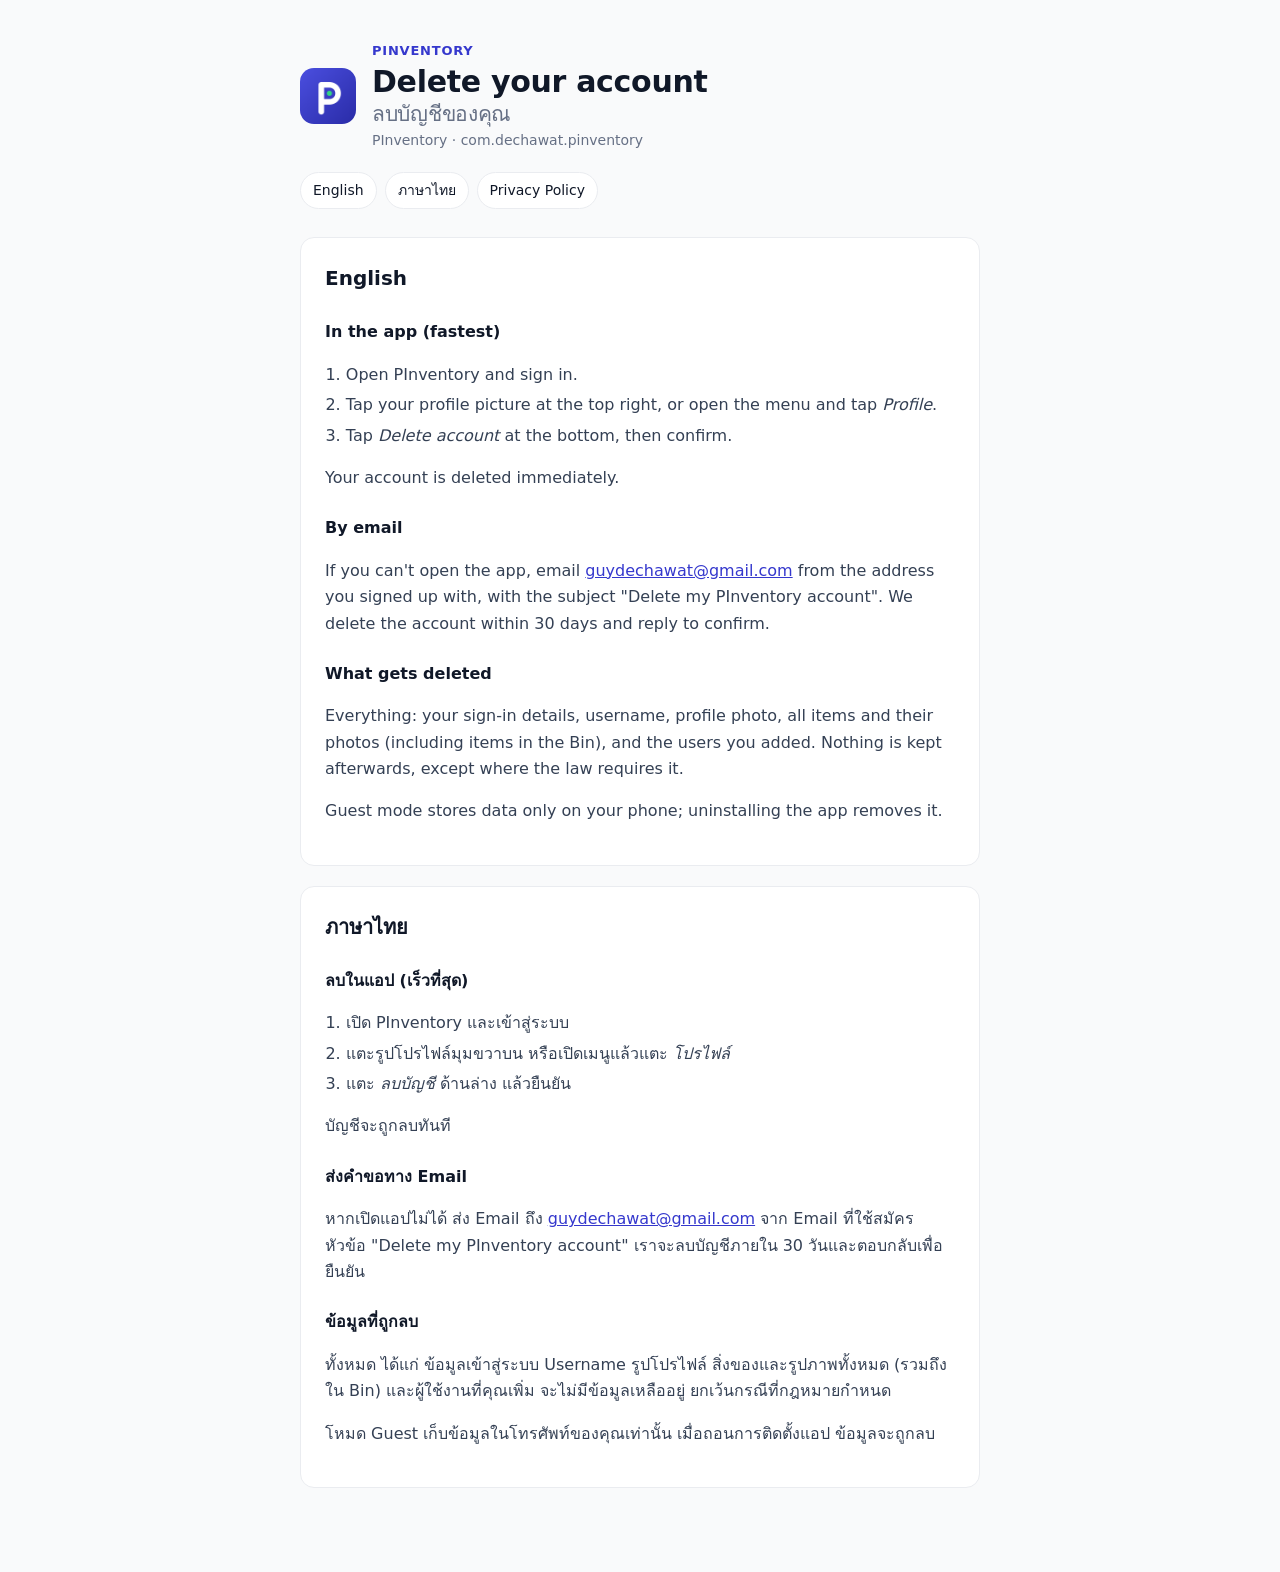
==== delete-account.html @ 32f001ba "PInventory privacy policy and account deletion pages" ====
<!doctype html>
<html lang="en">
<head>
<meta charset="utf-8">
<meta name="viewport" content="width=device-width, initial-scale=1">
<title>Delete Your PInventory Account</title>
<link rel="icon" href="icon.png">
<link rel="stylesheet" href="style.css">
</head>
<body>
<main>
  <header>
    <img src="icon.png" alt="" width="56" height="56">
    <div>
      <p class="eyebrow">PInventory</p>
      <h1>Delete your account <span lang="th">ลบบัญชีของคุณ</span></h1>
      <p class="meta">PInventory · com.dechawat.pinventory</p>
    </div>
  </header>

  <nav class="lang"><a href="#en">English</a><a href="#th" lang="th">ภาษาไทย</a><a href="privacy.html">Privacy Policy</a></nav>

  <section id="en">
    <h2>English</h2>
    <h3>In the app (fastest)</h3>
    <ol>
      <li>Open PInventory and sign in.</li>
      <li>Tap your profile picture at the top right, or open the menu and tap <em>Profile</em>.</li>
      <li>Tap <em>Delete account</em> at the bottom, then confirm.</li>
    </ol>
    <p>Your account is deleted immediately.</p>

    <h3>By email</h3>
    <p>If you can't open the app, email <a href="mailto:guydechawat@gmail.com?subject=Delete%20my%20PInventory%20account">guydechawat@gmail.com</a> from the address you signed up with, with the subject "Delete my PInventory account". We delete the account within 30 days and reply to confirm.</p>

    <h3>What gets deleted</h3>
    <p>Everything: your sign-in details, username, profile photo, all items and their photos (including items in the Bin), and the users you added. Nothing is kept afterwards, except where the law requires it.</p>
    <p>Guest mode stores data only on your phone; uninstalling the app removes it.</p>
  </section>

  <section id="th" lang="th">
    <h2>ภาษาไทย</h2>
    <h3>ลบในแอป (เร็วที่สุด)</h3>
    <ol>
      <li>เปิด PInventory และเข้าสู่ระบบ</li>
      <li>แตะรูปโปรไฟล์มุมขวาบน หรือเปิดเมนูแล้วแตะ <em>โปรไฟล์</em></li>
      <li>แตะ <em>ลบบัญชี</em> ด้านล่าง แล้วยืนยัน</li>
    </ol>
    <p>บัญชีจะถูกลบทันที</p>

    <h3>ส่งคำขอทาง Email</h3>
    <p>หากเปิดแอปไม่ได้ ส่ง Email ถึง <a href="mailto:guydechawat@gmail.com?subject=Delete%20my%20PInventory%20account">guydechawat@gmail.com</a> จาก Email ที่ใช้สมัคร หัวข้อ "Delete my PInventory account" เราจะลบบัญชีภายใน 30 วันและตอบกลับเพื่อยืนยัน</p>

    <h3>ข้อมูลที่ถูกลบ</h3>
    <p>ทั้งหมด ได้แก่ ข้อมูลเข้าสู่ระบบ Username รูปโปรไฟล์ สิ่งของและรูปภาพทั้งหมด (รวมถึงใน Bin) และผู้ใช้งานที่คุณเพิ่ม จะไม่มีข้อมูลเหลืออยู่ ยกเว้นกรณีที่กฎหมายกำหนด</p>
    <p>โหมด Guest เก็บข้อมูลในโทรศัพท์ของคุณเท่านั้น เมื่อถอนการติดตั้งแอป ข้อมูลจะถูกลบ</p>
  </section>
</main>
</body>
</html>
---- style.css ----
:root {
  --bg: #f9fafb; --surface: #ffffff; --ink: #101828; --body: #344054; --muted: #667085; --line: #eaecf0; --accent: #3538cd;
  color-scheme: light;
}
@media (prefers-color-scheme: dark) {
  :root { --bg: #0f1320; --surface: #171c2c; --ink: #eef1f8; --body: #c9cfdd; --muted: #a2abc0; --line: #2a3145; --accent: #9aa4ff; color-scheme: dark; }
}
* { box-sizing: border-box; }
body {
  margin: 0; background: var(--bg); color: var(--body);
  font-family: "IBM Plex Sans Thai", "Leelawadee UI", Tahoma, system-ui, sans-serif; font-size: 16px; line-height: 1.65;
}
main { max-width: 720px; margin: 0 auto; padding: 40px 20px 64px; }
header { display: flex; gap: 16px; align-items: center; margin-bottom: 20px; }
header img { border-radius: 14px; flex: 0 0 auto; }
.eyebrow { margin: 0; color: var(--accent); font-size: 13px; font-weight: 600; letter-spacing: .06em; text-transform: uppercase; }
h1 { margin: 2px 0; color: var(--ink); font-size: clamp(24px, 5vw, 30px); line-height: 1.25; letter-spacing: -.01em; }
h1 span { display: block; font-size: .7em; font-weight: 500; color: var(--muted); }
.meta { margin: 0; color: var(--muted); font-size: 14px; }
.lang { display: flex; flex-wrap: wrap; gap: 8px; margin: 0 0 28px; }
.lang a { padding: 6px 12px; border: 1px solid var(--line); border-radius: 999px; background: var(--surface); color: var(--ink); font-size: 14px; text-decoration: none; }
section { padding: 24px; margin-bottom: 20px; border: 1px solid var(--line); border-radius: 14px; background: var(--surface); }
h2 { margin: 0 0 12px; color: var(--ink); font-size: 20px; }
h3 { margin: 24px 0 6px; color: var(--ink); font-size: 16px; }
p, li { max-width: 65ch; }
ul, ol { padding-left: 1.3em; }
li { margin: 4px 0; }
a { color: var(--accent); }
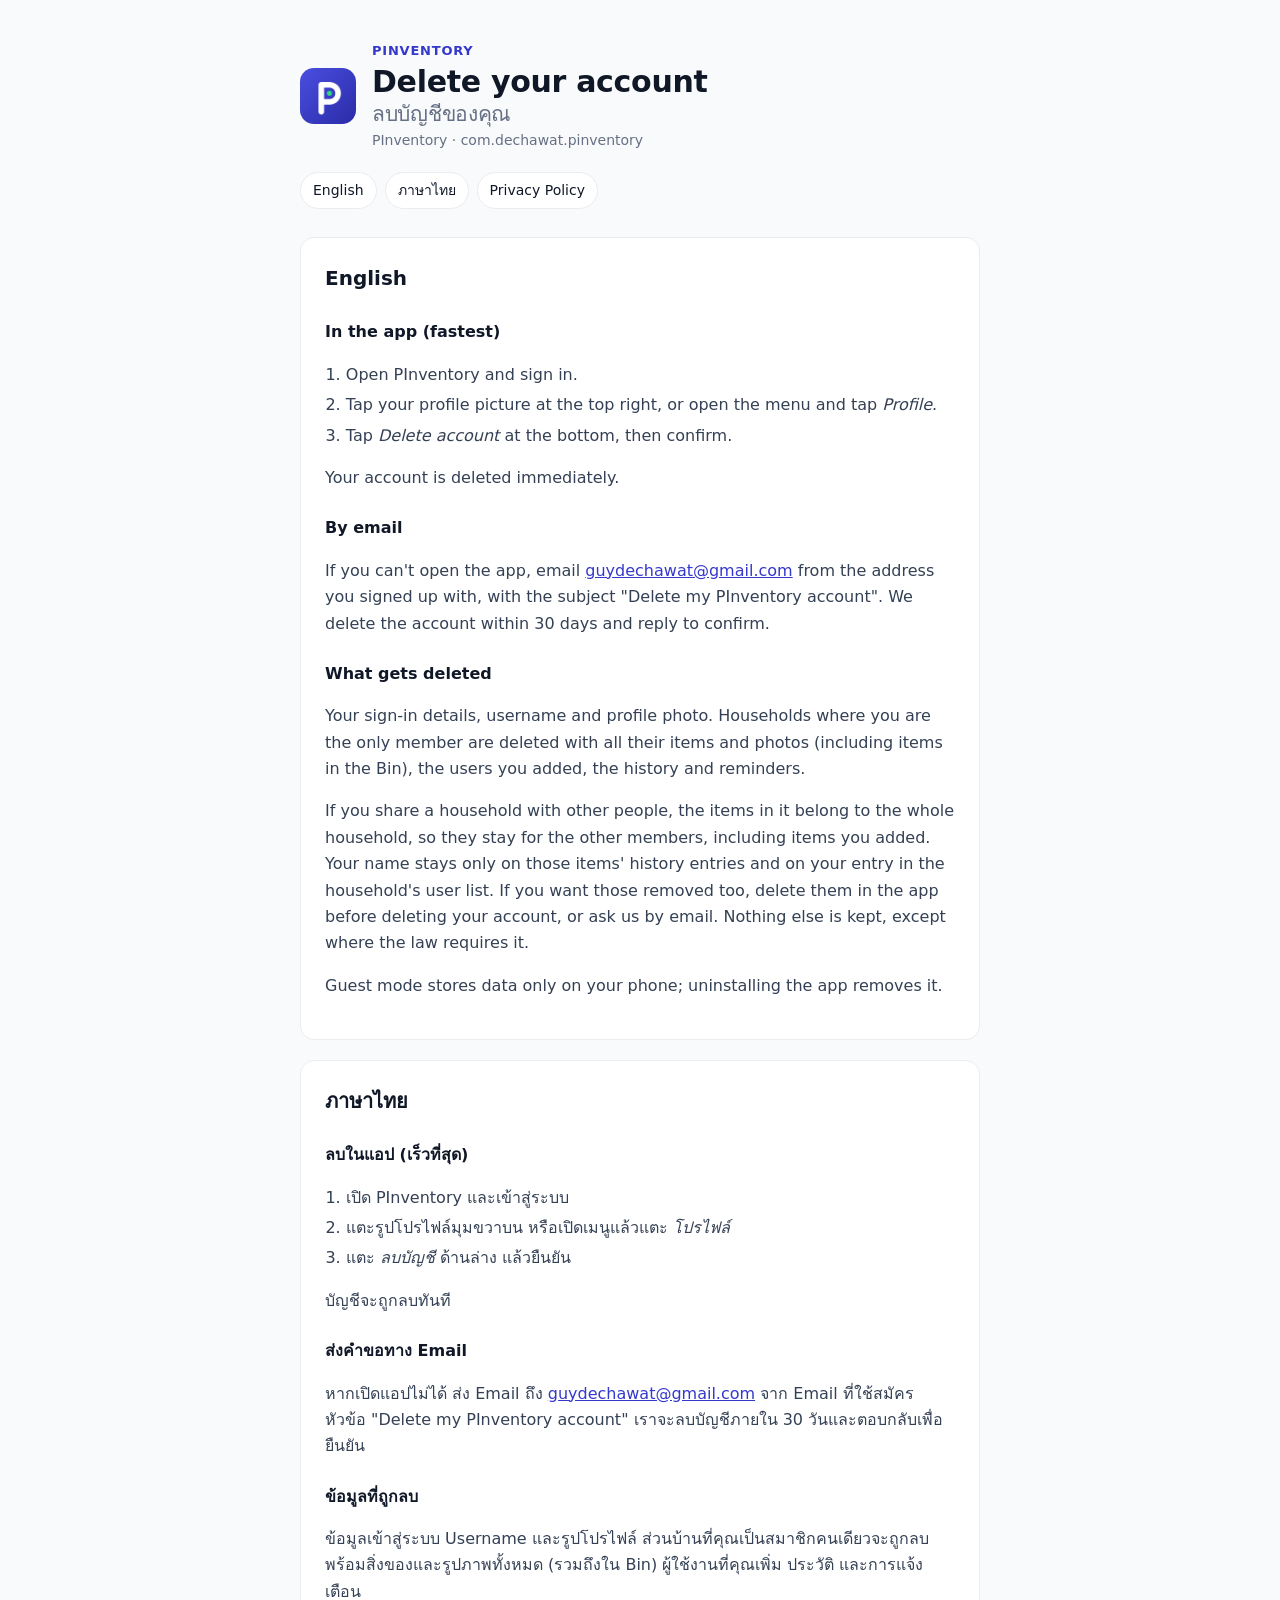
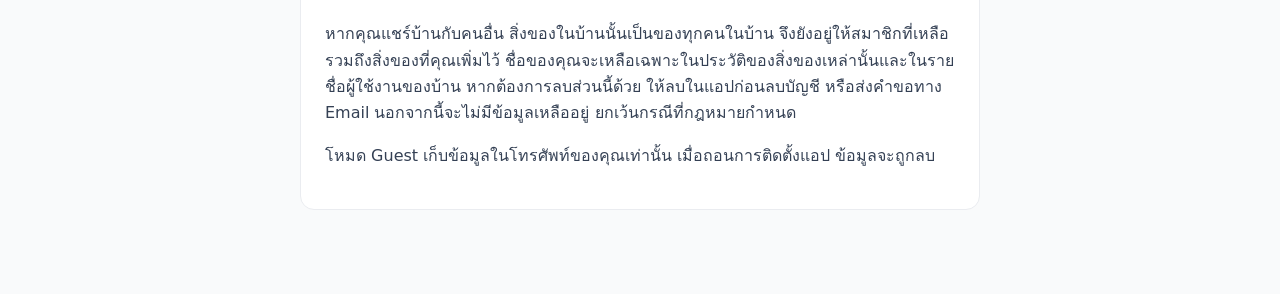
==== commit d79f1731: "Privacy and delete-account pages for PInventory 1.2 (households, history, reminders) Co-Authored-By:" ====
--- a/delete-account.html
+++ b/delete-account.html
@@ -34,7 +34,8 @@
     <p>If you can't open the app, email <a href="mailto:guydechawat@gmail.com?subject=Delete%20my%20PInventory%20account">guydechawat@gmail.com</a> from the address you signed up with, with the subject "Delete my PInventory account". We delete the account within 30 days and reply to confirm.</p>
 
     <h3>What gets deleted</h3>
-    <p>Everything: your sign-in details, username, profile photo, all items and their photos (including items in the Bin), and the users you added. Nothing is kept afterwards, except where the law requires it.</p>
+    <p>Your sign-in details, username and profile photo. Households where you are the only member are deleted with all their items and photos (including items in the Bin), the users you added, the history and reminders.</p>
+    <p>If you share a household with other people, the items in it belong to the whole household, so they stay for the other members, including items you added. Your name stays only on those items' history entries and on your entry in the household's user list. If you want those removed too, delete them in the app before deleting your account, or ask us by email. Nothing else is kept, except where the law requires it.</p>
     <p>Guest mode stores data only on your phone; uninstalling the app removes it.</p>
   </section>
 
@@ -52,7 +53,8 @@
     <p>หากเปิดแอปไม่ได้ ส่ง Email ถึง <a href="mailto:guydechawat@gmail.com?subject=Delete%20my%20PInventory%20account">guydechawat@gmail.com</a> จาก Email ที่ใช้สมัคร หัวข้อ "Delete my PInventory account" เราจะลบบัญชีภายใน 30 วันและตอบกลับเพื่อยืนยัน</p>
 
     <h3>ข้อมูลที่ถูกลบ</h3>
-    <p>ทั้งหมด ได้แก่ ข้อมูลเข้าสู่ระบบ Username รูปโปรไฟล์ สิ่งของและรูปภาพทั้งหมด (รวมถึงใน Bin) และผู้ใช้งานที่คุณเพิ่ม จะไม่มีข้อมูลเหลืออยู่ ยกเว้นกรณีที่กฎหมายกำหนด</p>
+    <p>ข้อมูลเข้าสู่ระบบ Username และรูปโปรไฟล์ ส่วนบ้านที่คุณเป็นสมาชิกคนเดียวจะถูกลบพร้อมสิ่งของและรูปภาพทั้งหมด (รวมถึงใน Bin) ผู้ใช้งานที่คุณเพิ่ม ประวัติ และการแจ้งเตือน</p>
+    <p>หากคุณแชร์บ้านกับคนอื่น สิ่งของในบ้านนั้นเป็นของทุกคนในบ้าน จึงยังอยู่ให้สมาชิกที่เหลือ รวมถึงสิ่งของที่คุณเพิ่มไว้ ชื่อของคุณจะเหลือเฉพาะในประวัติของสิ่งของเหล่านั้นและในรายชื่อผู้ใช้งานของบ้าน หากต้องการลบส่วนนี้ด้วย ให้ลบในแอปก่อนลบบัญชี หรือส่งคำขอทาง Email นอกจากนี้จะไม่มีข้อมูลเหลืออยู่ ยกเว้นกรณีที่กฎหมายกำหนด</p>
     <p>โหมด Guest เก็บข้อมูลในโทรศัพท์ของคุณเท่านั้น เมื่อถอนการติดตั้งแอป ข้อมูลจะถูกลบ</p>
   </section>
 </main>
